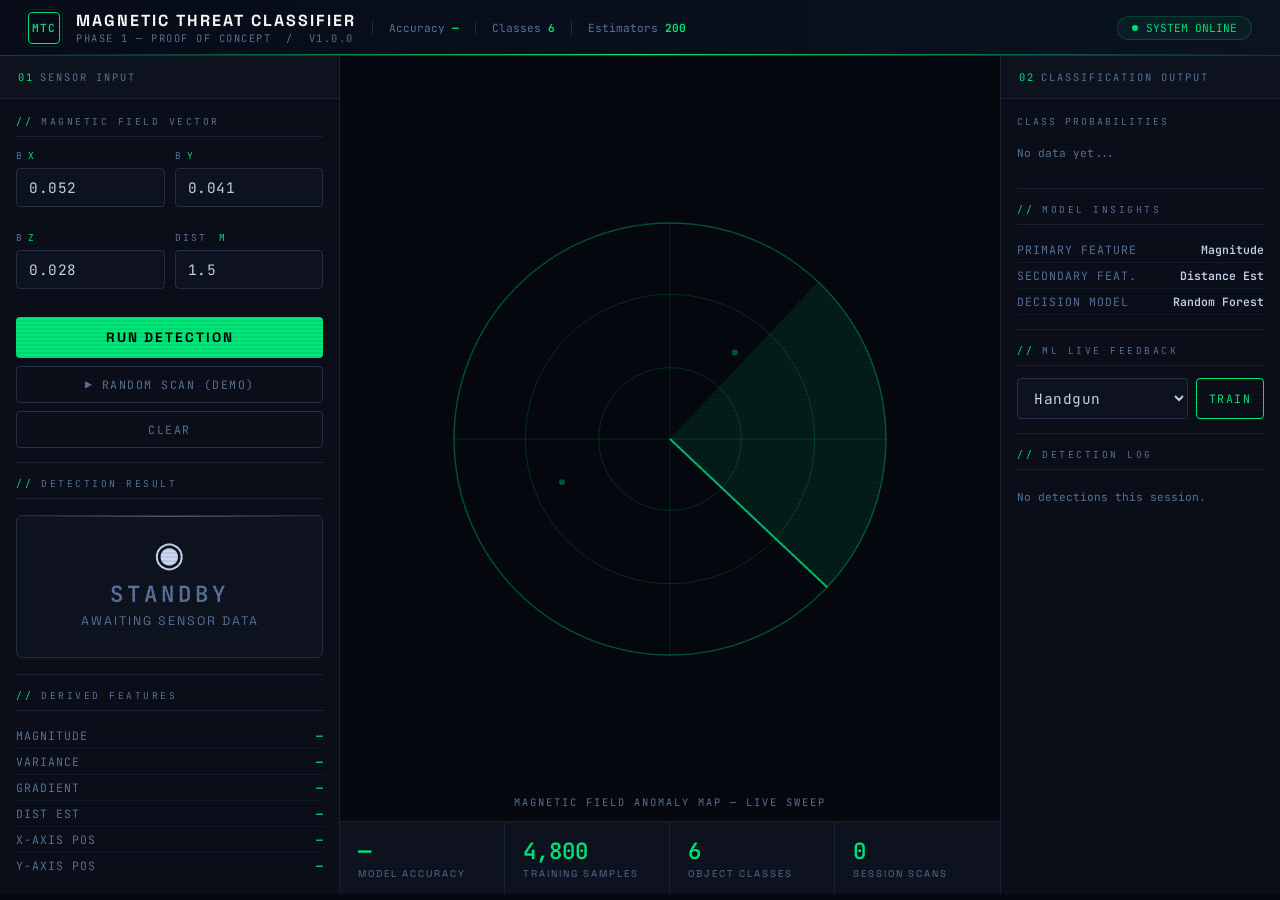
==== templates/index.html @ bec04ac7 "first commit" ====
<!DOCTYPE html>
<html lang="en">
<head>
<meta charset="UTF-8"/>
<meta name="viewport" content="width=device-width,initial-scale=1"/>
<title>MTC-1 | Magnetic Threat Classifier</title>
<link rel="stylesheet" href="/static/style.css"/>
</head>
<body>

<header>
  <div class="logo-mark">MTC</div>
  <div>
    <div class="logo-text">Magnetic Threat Classifier</div>
    <div class="logo-sub">Phase 1 &mdash; Proof of Concept &nbsp;/&nbsp; v1.0.0</div>
  </div>
  <div class="hdr-stat">Accuracy&nbsp;<strong id="hdr-acc">—</strong></div>
  <div class="hdr-stat">Classes&nbsp;<strong style="color:var(--green)">6</strong></div>
  <div class="hdr-stat">Estimators&nbsp;<strong style="color:var(--green)">200</strong></div>
  <div class="status-pill"><span class="live-dot"></span>SYSTEM ONLINE</div>
</header>

<div class="app">
  <div class="workspace">

    <!-- ── LEFT: INPUT ── -->
    <div class="panel">
      <div class="panel-head">
        <div class="panel-head-label"><span>01</span>Sensor Input</div>
      </div>
      <div class="panel-body">
        <div class="section-tag">Magnetic Field Vector</div>
        <div class="input-grid">
          <div class="field-group">
            <label class="field-label">B<em>x</em></label>
            <input id="inp-bx" class="field-input" type="number" step="0.001" value="0.052" placeholder="µT"/>
          </div>
          <div class="field-group">
            <label class="field-label">B<em>y</em></label>
            <input id="inp-by" class="field-input" type="number" step="0.001" value="0.041" placeholder="µT"/>
          </div>
          <div class="field-group">
            <label class="field-label">B<em>z</em></label>
            <input id="inp-bz" class="field-input" type="number" step="0.001" value="0.028" placeholder="µT"/>
          </div>
          <div class="field-group">
            <label class="field-label">Dist<em> m</em></label>
            <input id="inp-dist" class="field-input" type="number" step="0.1" value="1.5" placeholder="m"/>
          </div>
        </div>

        <button class="btn-primary" id="btn-detect" onclick="detect()">Run Detection</button>
        <button class="btn-secondary" onclick="randomScan()">&#9654; Random Scan (Demo)</button>
        <button class="btn-secondary" onclick="clearAll()">Clear</button>

        <hr class="divider"/>
        <div class="section-tag">Detection Result</div>

        <div class="threat-display" id="threat-box">
          <span class="threat-icon" id="t-icon">&#9673;</span>
          <div class="threat-level" id="t-level" style="color:var(--sub)">STANDBY</div>
          <div class="threat-class"  id="t-class">Awaiting sensor data</div>
          <div class="threat-conf"   id="t-conf"></div>
        </div>

        <hr class="divider"/>
        <div class="section-tag">Derived Features</div>
        <div id="readout-table">
          <div class="readout-row"><span class="readout-key">MAGNITUDE</span><span class="readout-val" id="r-mag">—</span></div>
          <div class="readout-row"><span class="readout-key">VARIANCE</span><span class="readout-val"  id="r-var">—</span></div>
          <div class="readout-row"><span class="readout-key">GRADIENT</span><span class="readout-val"  id="r-grd">—</span></div>
          <div class="readout-row"><span class="readout-key">DIST EST</span><span class="readout-val"  id="r-dst">—</span></div>
          <div class="readout-row"><span class="readout-key">X-AXIS POS</span><span class="readout-val"  id="r-posx">—</span></div>
          <div class="readout-row"><span class="readout-key">Y-AXIS POS</span><span class="readout-val"  id="r-posy">—</span></div>
        </div>
      </div>
    </div>

    <!-- ── CENTER: RADAR ── -->
    <div class="center-panel">
      <div class="radar-wrap">
        <canvas id="radar-canvas" width="480" height="480"></canvas>
        <div class="radar-label">Magnetic Field Anomaly Map &mdash; Live Sweep</div>
      </div>
      <div class="stats-bar">
        <div class="stat-cell"><div class="stat-val" id="s-acc">—</div><div class="stat-lbl">Model Accuracy</div></div>
        <div class="stat-cell"><div class="stat-val" id="s-samples">4,800</div><div class="stat-lbl">Training Samples</div></div>
        <div class="stat-cell"><div class="stat-val">6</div><div class="stat-lbl">Object Classes</div></div>
        <div class="stat-cell"><div class="stat-val" id="s-scans">0</div><div class="stat-lbl">Session Scans</div></div>
      </div>
    </div>

    <!-- ── RIGHT: CONFIDENCE + LOG ── -->
    <div class="panel">
      <div class="panel-head">
        <div class="panel-head-label"><span>02</span>Classification Output</div>
      </div>
      <div class="panel-body">
        <div class="prob-section">
          <div class="prob-section-title">Class Probabilities</div>
          <div id="prob-bars"><div class="log-empty">No data yet...</div></div>
        </div>

        <hr class="divider"/>
        <div class="section-tag">Model Insights</div>
        <div class="readout-row"><span class="readout-key">PRIMARY FEATURE</span><span class="readout-val" style="color:var(--text)">Magnitude</span></div>
        <div class="readout-row"><span class="readout-key">SECONDARY FEAT.</span><span class="readout-val" style="color:var(--text)">Distance Est</span></div>
        <div class="readout-row"><span class="readout-key">DECISION MODEL</span><span class="readout-val" style="color:var(--text)">Random Forest</span></div>

        <hr class="divider"/>
        <div class="section-tag">ML Live Feedback</div>
        <div class="field-group" style="display:flex;gap:8px;">
          <select id="inp-train-class" class="field-input" style="flex:1;">
            <option value="handgun">Handgun</option>
            <option value="rifle">Rifle</option>
            <option value="knife">Knife</option>
            <option value="ied_nail">IED Nail</option>
            <option value="tool">Tool</option>
            <option value="clear">Clear</option>
          </select>
          <button class="btn-secondary" style="margin:0;width:auto;padding:0 12px;color:var(--green);border-color:var(--green);" onclick="trainSample()">Train</button>
        </div>

        <hr class="divider"/>
        <div class="section-tag">Detection Log</div>
        <div id="log-list"><div class="log-empty">No detections this session.</div></div>
      </div>
    </div>

  </div>
</div>

<script>
// ── Config ────────────────────────────────────────────────────────────────────
const THREAT_COLORS = {
  CRITICAL:'#ff1a44', HIGH:'#ff3355', LOW:'#ff8c42', NONE:'#00e87a'
};
const CLASS_COLORS = {
  handgun:'#ff3355', knife:'#ff6633', rifle:'#ff1a44',
  ied_nail:'#ff0033', tool:'#ff8c42', clear:'#00e87a'
};
let scans = 0;
let sweepAngle = 0;
let animId = null;
let lastResult = null;

// ── Boot ──────────────────────────────────────────────────────────────────────
fetch('/api/stats').then(r=>r.json()).then(s=>{
  const a = s.accuracy+'%';
  document.getElementById('hdr-acc').textContent = a;
  document.getElementById('s-acc').textContent   = a;
  document.getElementById('s-samples').textContent = s.training_samples.toLocaleString();
});
window.addEventListener('load', () => { startRadarIdle(); });

// ── Detect ────────────────────────────────────────────────────────────────────
async function detect(){
  const body={
    Bx:      +document.getElementById('inp-bx').value||0,
    By:      +document.getElementById('inp-by').value||0,
    Bz:      +document.getElementById('inp-bz').value||0,
    distance:+document.getElementById('inp-dist').value||1
  };
  setScanning(true);
  const res  = await fetch('/api/detect',{method:'POST',headers:{'Content-Type':'application/json'},body:JSON.stringify(body)});
  const data = await res.json();
  setScanning(false);
  renderAll(data, body.Bx, body.By, body.Bz);
}

async function randomScan(){
  setScanning(true);
  const res  = await fetch('/api/random',{method:'POST'});
  const data = await res.json();
  setScanning(false);
  if(data.raw){
    document.getElementById('inp-bx').value   = data.raw.Bx;
    document.getElementById('inp-by').value   = data.raw.By;
    document.getElementById('inp-bz').value   = data.raw.Bz;
    document.getElementById('inp-dist').value = data.raw.distance;
    renderAll(data, data.raw.Bx, data.raw.By, data.raw.Bz);
  }
}

function renderAll(data, Bx, By, Bz){
  lastResult = data;
  renderThreat(data);
  renderReadouts(data);
  renderProbBars(data.all_probs);
  addLog(data);
  drawRadar(Bx, By, Bz, data.color);
  scans++;
  document.getElementById('s-scans').textContent = scans;
}

// ── Threat Box ────────────────────────────────────────────────────────────────
const ICONS = {CRITICAL:'&#9762;', HIGH:'&#9888;', LOW:'&#9888;', NONE:'&#10003;'};
function renderThreat(data){
  const box = document.getElementById('threat-box');
  box.style.borderColor = data.color;
  box.style.boxShadow   = `0 0 30px ${data.color}22, inset 0 0 30px ${data.color}06`;
  box.style.color       = data.color;
  document.getElementById('t-icon').innerHTML  = ICONS[data.threat]||'?';
  document.getElementById('t-level').textContent = data.threat;
  document.getElementById('t-level').style.color = data.color;
  document.getElementById('t-class').textContent = data.label.replace('_',' ').toUpperCase();
  document.getElementById('t-conf').innerHTML  = `Confidence: <strong>${data.confidence.toFixed(1)}%</strong>`;
}

// ── Feature Readouts ──────────────────────────────────────────────────────────
function renderReadouts(data){
  const f = data.features || {};
  const fmt = v => v !== undefined ? v.toExponential(3) : '—';
  document.getElementById('r-mag').textContent = fmt(f.magnitude) + ' µT';
  document.getElementById('r-var').textContent = fmt(f.variance);
  document.getElementById('r-grd').textContent = fmt(f.gradient);
  document.getElementById('r-dst').textContent = (f.distance_est||0).toFixed(2) + ' m';
  
  // Calculate spatial positioning from Bx, By
  const mag = f.magnitude || 1;
  const dist = f.distance_est || 1;
  const x = (f.Bx / mag) * dist;
  const y = (f.By / mag) * dist;
  document.getElementById('r-posx').textContent = (x > 0 ? '+' : '') + x.toFixed(2) + ' m';
  document.getElementById('r-posy').textContent = (y > 0 ? '+' : '') + y.toFixed(2) + ' m';
}

// ── Probability Bars ──────────────────────────────────────────────────────────
function renderProbBars(probs){
  const sorted = Object.entries(probs).sort((a,b)=>b[1]-a[1]);
  document.getElementById('prob-bars').innerHTML = sorted.map(([cls,pct])=>`
    <div class="prob-row">
      <span class="prob-name">${cls.replace('_',' ')}</span>
      <div class="prob-track"><div class="prob-fill" style="width:${pct}%;background:${CLASS_COLORS[cls]||'#888'}"></div></div>
      <span class="prob-pct">${pct.toFixed(1)}%</span>
    </div>`).join('');
}

// ── Log ───────────────────────────────────────────────────────────────────────
function addLog(data){
  const list = document.getElementById('log-list');
  const empty = list.querySelector('.log-empty');
  if(empty) empty.remove();
  const t = new Date().toLocaleTimeString('en',{hour12:false});
  const el = document.createElement('div');
  el.className = 'log-entry';
  el.innerHTML = `
    <div class="log-bullet" style="background:${data.color}"></div>
    <div class="log-body">
      <div class="log-class" style="color:${data.color}">${data.label.replace('_',' ')}</div>
      <div class="log-threat" style="color:${data.color}">${data.threat}</div>
    </div>
    <div style="text-align:right">
      <div class="log-conf">${data.confidence.toFixed(0)}%</div>
      <div class="log-time">${t}</div>
    </div>`;
  list.prepend(el);
}

// ── Scanning state ────────────────────────────────────────────────────────────
function setScanning(on){
  const btn = document.getElementById('btn-detect');
  btn.textContent = on ? 'Scanning...' : 'Run Detection';
  btn.disabled    = on;
  if(on){ document.getElementById('t-level').textContent='SCANNING'; }
}

function clearAll(){
  ['inp-bx','inp-by','inp-bz','inp-dist'].forEach(id=>document.getElementById(id).value='');
  document.getElementById('threat-box').style.cssText='';
  document.getElementById('t-icon').innerHTML='&#9673;';
  document.getElementById('t-level').textContent='STANDBY';
  document.getElementById('t-level').style.color='var(--sub)';
  document.getElementById('t-class').textContent='Awaiting sensor data';
  document.getElementById('t-conf').textContent='';
  ['r-mag','r-var','r-grd','r-dst','r-posx','r-posy'].forEach(id=>document.getElementById(id).textContent='—');
  document.getElementById('prob-bars').innerHTML='<div class="log-empty">No data yet...</div>';
  startRadarIdle();
}

// ── Live Training ─────────────────────────────────────────────────────────────
async function trainSample() {
  const btn = event.target;
  const originalText = btn.textContent;
  btn.textContent = '...';
  btn.disabled = true;

  const body = {
    Bx:      +document.getElementById('inp-bx').value||0,
    By:      +document.getElementById('inp-by').value||0,
    Bz:      +document.getElementById('inp-bz').value||0,
    distance:+document.getElementById('inp-dist').value||1,
    label:   document.getElementById('inp-train-class').value
  };

  try {
    const res = await fetch('/api/train', {
      method: 'POST', headers: {'Content-Type':'application/json'}, body: JSON.stringify(body)
    });
    const data = await res.json();
    if(data.success) {
      document.getElementById('s-samples').textContent = data.new_count.toLocaleString();
      btn.textContent = 'DONE';
      btn.style.background = 'var(--green)';
      btn.style.color = '#000';
    }
  } catch(e) {
    btn.textContent = 'ERR';
  }

  setTimeout(() => {
    btn.textContent = originalText;
    btn.disabled = false;
    btn.style.background = '';
    btn.style.color = '';
  }, 1500);
}

// ── Radar Canvas ──────────────────────────────────────────────────────────────
const canvas = document.getElementById('radar-canvas');
const ctx    = canvas.getContext('2d');
// Use actual rendered size so canvas is never blank on first paint
const CX = canvas.width/2, CY = canvas.height/2, R = CX - 24;

function startRadarIdle(){
  if(animId) cancelAnimationFrame(animId);
  // draw first frame immediately so canvas is never blank
  drawRadarIdle();
  (function loop(){
    sweepAngle = (sweepAngle + 0.014) % (Math.PI*2);
    drawRadarIdle();
    animId = requestAnimationFrame(loop);
  })();
}

function drawRadarIdle(){
  ctx.clearRect(0,0,canvas.width,canvas.height);
  // fill so it's never pure black void
  ctx.fillStyle='#060810'; ctx.beginPath(); ctx.arc(CX,CY,R+20,0,Math.PI*2); ctx.fill();
  drawRadarBase('#00994f');
  // faint target blips to show life
  [[CX+R*0.3, CY-R*0.4],[CX-R*0.5,CY+R*0.2]].forEach(([x,y])=>{
    ctx.beginPath(); ctx.arc(x,y,3,0,Math.PI*2);
    ctx.fillStyle='rgba(0,232,122,0.35)'; ctx.fill();
  });
  drawSweep('#00e87a');
}

function drawRadarBase(ringColor){
  ctx.fillStyle = '#060810';
  ctx.beginPath(); ctx.arc(CX,CY,R,0,Math.PI*2); ctx.fill();

  // rings
  [1,.67,.33].forEach(f=>{
    ctx.beginPath();
    ctx.arc(CX,CY,R*f,0,Math.PI*2);
    ctx.strokeStyle = ringColor+'44';
    ctx.lineWidth   = 1;
    ctx.stroke();
  });
  // crosshairs
  ctx.strokeStyle = ringColor+'33';
  ctx.lineWidth   = 1;
  ctx.beginPath(); ctx.moveTo(CX-R,CY); ctx.lineTo(CX+R,CY); ctx.stroke();
  ctx.beginPath(); ctx.moveTo(CX,CY-R); ctx.lineTo(CX,CY+R); ctx.stroke();

  // clip ring border
  ctx.beginPath(); ctx.arc(CX,CY,R,0,Math.PI*2); ctx.strokeStyle=ringColor+'66'; ctx.lineWidth=1.5; ctx.stroke();
}

function drawSweep(color){
  const grad = ctx.createConicalGradient
    ? null : null; // fallback: manual arc gradient
  ctx.save();
  ctx.translate(CX,CY);
  ctx.rotate(sweepAngle);
  const trail = ctx.createLinearGradient(-R,0,R,0);
  trail.addColorStop(0,'transparent');
  trail.addColorStop(1,color+'88');
  ctx.beginPath(); ctx.moveTo(0,0); ctx.arc(0,0,R,-Math.PI*0.5,0,false);
  ctx.fillStyle = color+'18'; ctx.fill();
  ctx.beginPath(); ctx.moveTo(0,0); ctx.lineTo(R,0);
  ctx.strokeStyle = color+'cc'; ctx.lineWidth=2; ctx.stroke();
  ctx.restore();
}

function drawRadar(Bx, By, Bz, hexColor){
  if(animId){ cancelAnimationFrame(animId); animId=null; }
  const mag = Math.sqrt(Bx*Bx+By*By+Bz*Bz);
  const nx  = Math.max(-1,Math.min(1,Bx/(mag||1)));
  const ny  = Math.max(-1,Math.min(1,By/(mag||1)));
  const px  = CX + nx*R*0.55;
  const py  = CY - ny*R*0.55;
  const col = hexColor || '#ff3355';

  ctx.clearRect(0,0,canvas.width,canvas.height);
  drawRadarBase(col);

  // anomaly halo
  const halo = ctx.createRadialGradient(px,py,0,px,py,R*0.45);
  halo.addColorStop(0,col+'55'); halo.addColorStop(1,'transparent');
  ctx.fillStyle=halo; ctx.fillRect(0,0,canvas.width,canvas.height);

  // anomaly dot
  ctx.beginPath(); ctx.arc(px,py,8,0,Math.PI*2);
  ctx.fillStyle=col; ctx.fill();
  ctx.beginPath(); ctx.arc(px,py,14,0,Math.PI*2);
  ctx.strokeStyle=col+'88'; ctx.lineWidth=1.5; ctx.stroke();
  ctx.beginPath(); ctx.arc(px,py,22,0,Math.PI*2);
  ctx.strokeStyle=col+'33'; ctx.lineWidth=1; ctx.stroke();

  // dashed lines to centre
  ctx.setLineDash([4,4]);
  ctx.strokeStyle=col+'55'; ctx.lineWidth=1;
  ctx.beginPath(); ctx.moveTo(CX,CY); ctx.lineTo(px,py); ctx.stroke();
  ctx.setLineDash([]);

  // magnitude label
  ctx.fillStyle=col+'bb'; ctx.font='600 11px JetBrains Mono,monospace';
  ctx.fillText(`B=${mag.toFixed(4)} µT`, 12, canvas.height-12);

  // sweep continues
  (function loop(){
    sweepAngle=(sweepAngle+0.012)%(Math.PI*2);
    ctx.clearRect(0,0,canvas.width,canvas.height);
    drawRadarBase(col);
    const h2=ctx.createRadialGradient(px,py,0,px,py,R*0.45);
    h2.addColorStop(0,col+'44'); h2.addColorStop(1,'transparent');
    ctx.fillStyle=h2; ctx.fillRect(0,0,canvas.width,canvas.height);
    ctx.beginPath();ctx.arc(px,py,8,0,Math.PI*2);ctx.fillStyle=col;ctx.fill();
    ctx.beginPath();ctx.arc(px,py,14,0,Math.PI*2);ctx.strokeStyle=col+'88';ctx.lineWidth=1.5;ctx.stroke();
    ctx.setLineDash([4,4]);ctx.strokeStyle=col+'44';ctx.lineWidth=1;
    ctx.beginPath();ctx.moveTo(CX,CY);ctx.lineTo(px,py);ctx.stroke();ctx.setLineDash([]);
    ctx.fillStyle=col+'99';ctx.font='600 11px JetBrains Mono,monospace';
    ctx.fillText(`B=${mag.toFixed(4)} µT`,12,canvas.height-12);
    drawSweep(col);
    animId=requestAnimationFrame(loop);
  })();
}
</script>
</body>
</html>
---- static/style.css ----
@import url('https://fonts.googleapis.com/css2?family=Space+Grotesk:wght@400;500;600;700&family=JetBrains+Mono:wght@400;600&display=swap');

:root {
  --bg:       #060810;
  --surface:  #0b0f1a;
  --panel:    #0e1320;
  --border:   #1a2235;
  --border2:  #243048;
  --green:    #00e87a;
  --green-d:  #00994f;
  --red:      #ff3355;
  --orange:   #ff8c42;
  --yellow:   #ffd166;
  --blue:     #4fc3f7;
  --text:     #c8d8f0;
  --sub:      #5a7399;
  --mono:     'JetBrains Mono', monospace;
  --display:  'Space Grotesk', sans-serif;
}

*, *::before, *::after { margin:0; padding:0; box-sizing:border-box; }

body {
  background: var(--bg);
  color: var(--text);
  font-family: var(--display);
  min-height: 100vh;
  overflow-x: hidden;
}

/* ── Scanline overlay ── */
body::before {
  content:'';
  position:fixed; inset:0; pointer-events:none; z-index:999;
  background: repeating-linear-gradient(0deg, transparent, transparent 2px, rgba(0,0,0,.07) 2px, rgba(0,0,0,.07) 4px);
}

/* ── Header ── */
header {
  background: linear-gradient(90deg, #070c18 0%, #0b1422 100%);
  border-bottom: 1px solid var(--border2);
  padding: 0 28px;
  height: 56px;
  display: flex;
  align-items: center;
  gap: 16px;
  position: relative;
  overflow: hidden;
}
header::after {
  content:'';
  position:absolute; bottom:0; left:0; right:0; height:1px;
  background: linear-gradient(90deg, transparent, var(--green), transparent);
  animation: scanH 4s linear infinite;
}
@keyframes scanH { 0%{opacity:0;transform:scaleX(0) translateX(-100%)} 50%{opacity:1} 100%{opacity:0;transform:scaleX(1) translateX(100%)} }

.logo-mark {
  width: 32px; height: 32px;
  border: 1.5px solid var(--green);
  border-radius: 4px;
  display: grid; place-items: center;
  font-family: var(--mono);
  font-size: .7rem; color: var(--green);
  font-weight: 600; letter-spacing: 1px;
  position: relative;
}
.logo-mark::before {
  content:'';
  position:absolute; inset:-4px;
  border: 1px solid rgba(0,232,122,.15);
  border-radius: 6px;
  animation: pulse-ring 2s ease-in-out infinite;
}
@keyframes pulse-ring { 0%,100%{opacity:.4;transform:scale(1)} 50%{opacity:1;transform:scale(1.05)} }

.logo-text { font-size: 1rem; font-weight: 700; letter-spacing: 2px; color: #fff; text-transform: uppercase; }
.logo-sub  { font-size: .65rem; font-family: var(--mono); color: var(--sub); letter-spacing: 1.5px; text-transform: uppercase; }

.status-pill {
  margin-left: auto;
  display: flex; align-items: center; gap: 8px;
  background: rgba(0,232,122,.06);
  border: 1px solid rgba(0,232,122,.2);
  border-radius: 20px;
  padding: 4px 14px;
  font-family: var(--mono); font-size: .7rem; color: var(--green);
}
.live-dot { width:6px;height:6px;border-radius:50%;background:var(--green);animation:blink 1.2s infinite; }
@keyframes blink { 0%,100%{opacity:1} 50%{opacity:.2} }

.hdr-stat { font-family:var(--mono); font-size:.7rem; color:var(--sub); border-left:1px solid var(--border2); padding-left:16px; }
.hdr-stat strong { color:var(--green); }

/* ── Layout ── */
.app { display:grid; grid-template-rows:auto 1fr; height:calc(100vh - 56px); }
.workspace { display:grid; grid-template-columns:340px 1fr 280px; gap:0; height:100%; overflow:hidden; }

/* ── Panels ── */
.panel {
  border-right: 1px solid var(--border);
  background: var(--surface);
  display: flex; flex-direction: column;
  overflow: hidden;
}
.panel:last-child { border-right:none; border-left:1px solid var(--border); }
.panel-head {
  padding: 14px 18px;
  border-bottom: 1px solid var(--border);
  display: flex; align-items: center; gap: 10px;
  background: var(--panel);
  flex-shrink: 0;
}
.panel-head-label {
  font-family: var(--mono); font-size:.65rem; letter-spacing:2px;
  text-transform:uppercase; color:var(--sub);
}
.panel-head-label span { color:var(--green); margin-right:6px; }
.panel-body { flex:1; overflow-y:auto; padding:16px; }
.panel-body::-webkit-scrollbar { width:3px; }
.panel-body::-webkit-scrollbar-thumb { background:var(--border2); border-radius:2px; }

/* ── Input Fields ── */
.field-group { margin-bottom: 14px; }
.field-label {
  font-family: var(--mono); font-size:.6rem; letter-spacing:2px;
  text-transform:uppercase; color:var(--sub); margin-bottom:6px; display:block;
}
.field-label em { color:var(--green); font-style:normal; margin-left:4px; }
.field-input {
  width:100%; background: var(--panel);
  border: 1px solid var(--border2);
  border-radius: 4px; padding: 9px 12px;
  color: var(--text); font-family:var(--mono); font-size:.9rem;
  outline:none; transition: border-color .2s, box-shadow .2s;
  letter-spacing:.5px;
}
.field-input:focus { border-color:var(--green); box-shadow:0 0 0 3px rgba(0,232,122,.08); }
.input-grid { display:grid; grid-template-columns:1fr 1fr; gap:10px; }

/* ── Buttons ── */
.btn-primary {
  width:100%; padding:12px; background:var(--green); color:#000;
  font-family:var(--display); font-weight:700; font-size:.85rem;
  letter-spacing:2px; text-transform:uppercase;
  border:none; border-radius:4px; cursor:pointer;
  transition: all .2s; margin-top:14px;
  position:relative; overflow:hidden;
}
.btn-primary::after {
  content:'';
  position:absolute; top:-50%; left:-60%; width:40%; height:200%;
  background: rgba(255,255,255,.15);
  transform: skewX(-20deg);
  transition: left .4s;
}
.btn-primary:hover::after { left:120%; }
.btn-primary:hover { background:#00cc6e; box-shadow:0 0 20px rgba(0,232,122,.3); }
.btn-primary:active { transform:scale(.98); }

.btn-secondary {
  width:100%; padding:10px; background:transparent;
  color:var(--sub); font-family:var(--mono); font-size:.72rem;
  letter-spacing:1.5px; text-transform:uppercase;
  border:1px solid var(--border2); border-radius:4px; cursor:pointer;
  transition: all .2s; margin-top:8px;
}
.btn-secondary:hover { border-color:var(--sub); color:var(--text); background:rgba(255,255,255,.03); }

/* ── Threat Display ── */
.threat-display {
  margin:16px 0;
  border: 1px solid var(--border2);
  border-radius:6px;
  background: var(--panel);
  padding:20px 16px;
  text-align:center;
  transition: border-color .4s, box-shadow .4s;
  position:relative; overflow:hidden;
}
.threat-display::before {
  content:'';
  position:absolute; top:0; left:0; right:0; height:1px;
  background: linear-gradient(90deg, transparent, currentColor, transparent);
  opacity:.4;
}
.threat-icon    { font-size:2.2rem; display:block; margin-bottom:8px; line-height:1; }
.threat-level   { font-family:var(--mono); font-size:1.4rem; font-weight:600; letter-spacing:4px; }
.threat-class   { font-size:.78rem; letter-spacing:2px; text-transform:uppercase; color:var(--sub); margin-top:4px; }
.threat-conf    { font-family:var(--mono); font-size:.75rem; color:var(--sub); margin-top:8px; }
.threat-conf strong { color:var(--text); }

/* ── Divider ── */
.divider { border:none; border-top:1px solid var(--border); margin:14px 0; }

/* ── Feature readout ── */
.readout-row {
  display:flex; justify-content:space-between; align-items:center;
  padding:5px 0; border-bottom:1px solid rgba(26,34,53,.6);
  font-family:var(--mono); font-size:.72rem;
}
.readout-row:last-child { border:none; }
.readout-key { color:var(--sub); letter-spacing:1px; }
.readout-val { color:var(--green); font-weight:600; }

/* ── Center: Radar ── */
.center-panel { background:var(--bg); display:flex; flex-direction:column; overflow:hidden; }
.radar-wrap {
  flex:1; display:flex; align-items:center; justify-content:center;
  padding:24px; position:relative;
}
#radar-canvas { border-radius:50%; display:block; }

.radar-label {
  position:absolute; bottom:12px; left:50%; transform:translateX(-50%);
  font-family:var(--mono); font-size:.65rem; letter-spacing:2px;
  color:var(--sub); text-transform:uppercase;
}

/* ── Bottom stats bar ── */
.stats-bar {
  display:grid; grid-template-columns:repeat(4,1fr);
  border-top:1px solid var(--border);
  background:var(--panel);
}
.stat-cell {
  padding:14px 18px;
  border-right:1px solid var(--border);
  display:flex; flex-direction:column; gap:2px;
}
.stat-cell:last-child { border-right:none; }
.stat-val { font-family:var(--mono); font-size:1.4rem; font-weight:600; color:var(--green); }
.stat-lbl { font-size:.6rem; letter-spacing:2px; text-transform:uppercase; color:var(--sub); }

/* ── Right: confidence + log ── */
.prob-section { margin-bottom:20px; }
.prob-section-title { font-family:var(--mono); font-size:.6rem; letter-spacing:2px; text-transform:uppercase; color:var(--sub); margin-bottom:10px; }

.prob-row { display:flex; align-items:center; gap:8px; margin-bottom:8px; }
.prob-name { font-family:var(--mono); font-size:.68rem; color:var(--sub); width:72px; flex-shrink:0; text-transform:capitalize; }
.prob-track { flex:1; height:3px; background:var(--border2); border-radius:2px; overflow:hidden; }
.prob-fill  { height:100%; border-radius:2px; transition:width .6s cubic-bezier(.4,0,.2,1); }
.prob-pct   { font-family:var(--mono); font-size:.68rem; color:var(--text); width:36px; text-align:right; }

/* ── Log ── */
.log-empty { font-family:var(--mono); font-size:.7rem; color:var(--sub); padding:8px 0; }
.log-entry {
  display:flex; align-items:flex-start; gap:8px;
  padding:8px 0; border-bottom:1px solid var(--border);
  font-family:var(--mono); font-size:.68rem;
}
.log-entry:last-child { border:none; }
.log-bullet { width:5px; height:5px; border-radius:50%; margin-top:4px; flex-shrink:0; }
.log-body { flex:1; }
.log-class { color:var(--text); font-weight:600; text-transform:uppercase; letter-spacing:1px; }
.log-threat { font-size:.62rem; }
.log-time { color:var(--sub); font-size:.62rem; }
.log-conf { color:var(--sub); }

/* ── Section head ── */
.section-tag {
  font-family:var(--mono); font-size:.6rem; letter-spacing:2.5px;
  text-transform:uppercase; color:var(--sub); margin-bottom:12px;
  padding-bottom:8px; border-bottom:1px solid var(--border);
  display:flex; align-items:center; gap:8px;
}
.section-tag::before { content:'//'; color:var(--green); }
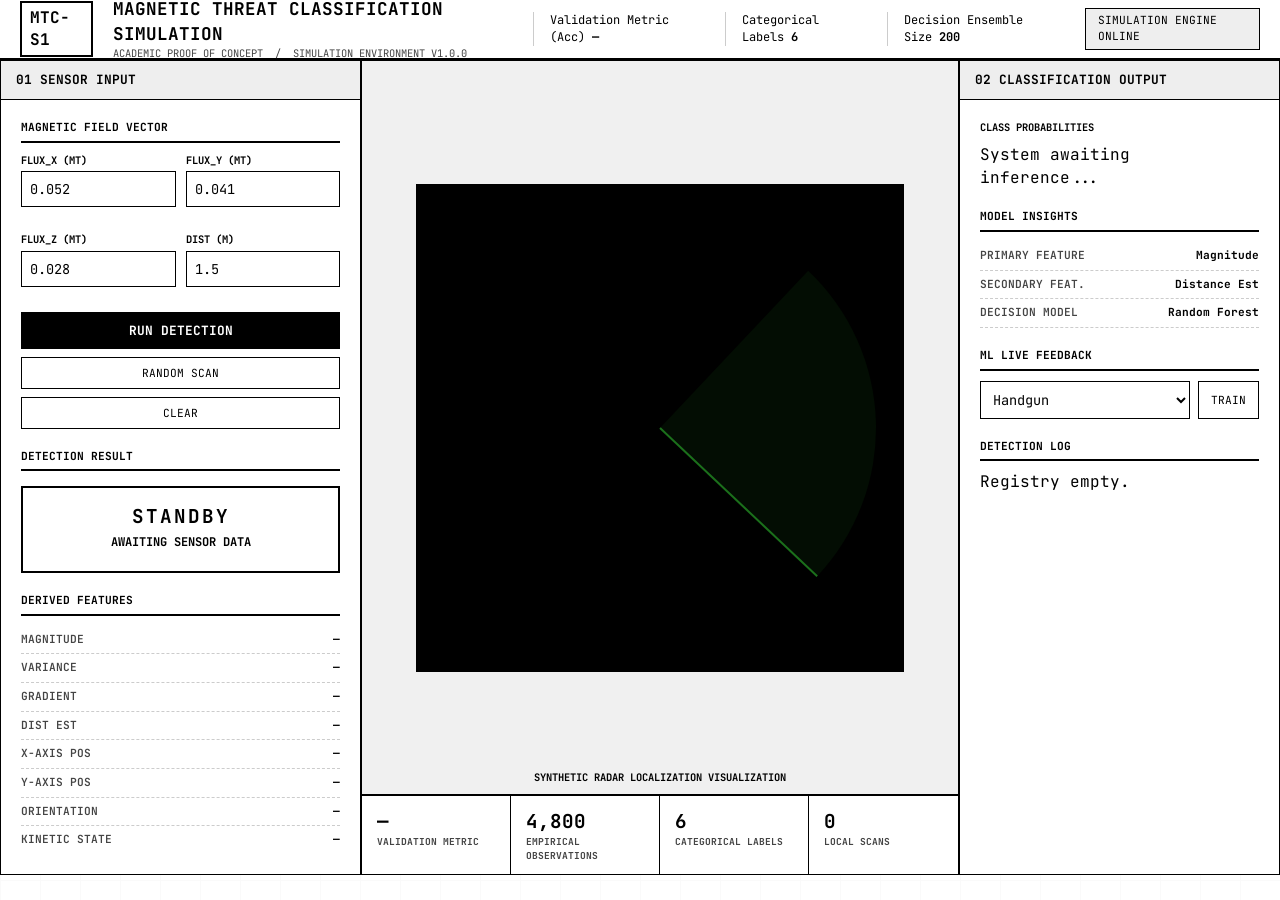
==== commit cb299d6b: "feat: implement motion detection utilities, magnetic sensor data, and boilerplate application struct" ====
--- a/templates/index.html
+++ b/templates/index.html
@@ -9,15 +9,15 @@
 <body>
 
 <header>
-  <div class="logo-mark">MTC</div>
+  <div class="logo-mark">MTC-S1</div>
   <div>
-    <div class="logo-text">Magnetic Threat Classifier</div>
-    <div class="logo-sub">Phase 1 &mdash; Proof of Concept &nbsp;/&nbsp; v1.0.0</div>
+    <div class="logo-text">Magnetic Threat Classification Simulation</div>
+    <div class="logo-sub">Academic Proof of Concept &nbsp;/&nbsp; Simulation Environment v1.0.0</div>
   </div>
-  <div class="hdr-stat">Accuracy&nbsp;<strong id="hdr-acc">—</strong></div>
-  <div class="hdr-stat">Classes&nbsp;<strong style="color:var(--green)">6</strong></div>
-  <div class="hdr-stat">Estimators&nbsp;<strong style="color:var(--green)">200</strong></div>
-  <div class="status-pill"><span class="live-dot"></span>SYSTEM ONLINE</div>
+  <div class="hdr-stat">Validation Metric (Acc)&nbsp;<strong id="hdr-acc">—</strong></div>
+  <div class="hdr-stat">Categorical Labels&nbsp;<strong>6</strong></div>
+  <div class="hdr-stat">Decision Ensemble Size&nbsp;<strong>200</strong></div>
+  <div class="status-pill">SIMULATION ENGINE ONLINE</div>
 </header>
 
 <div class="app">
@@ -25,45 +25,40 @@
 
     <!-- ── LEFT: INPUT ── -->
     <div class="panel">
-      <div class="panel-head">
-        <div class="panel-head-label"><span>01</span>Sensor Input</div>
-      </div>
+      <div class="panel-head">01 Sensor Input</div>
       <div class="panel-body">
         <div class="section-tag">Magnetic Field Vector</div>
         <div class="input-grid">
           <div class="field-group">
-            <label class="field-label">B<em>x</em></label>
-            <input id="inp-bx" class="field-input" type="number" step="0.001" value="0.052" placeholder="µT"/>
+            <label class="field-label">FLUX_X (µT)</label>
+            <input id="inp-bx" class="field-input" type="number" step="0.001" value="0.052"/>
           </div>
           <div class="field-group">
-            <label class="field-label">B<em>y</em></label>
-            <input id="inp-by" class="field-input" type="number" step="0.001" value="0.041" placeholder="µT"/>
+            <label class="field-label">FLUX_Y (µT)</label>
+            <input id="inp-by" class="field-input" type="number" step="0.001" value="0.041"/>
           </div>
           <div class="field-group">
-            <label class="field-label">B<em>z</em></label>
-            <input id="inp-bz" class="field-input" type="number" step="0.001" value="0.028" placeholder="µT"/>
+            <label class="field-label">FLUX_Z (µT)</label>
+            <input id="inp-bz" class="field-input" type="number" step="0.001" value="0.028"/>
           </div>
           <div class="field-group">
-            <label class="field-label">Dist<em> m</em></label>
-            <input id="inp-dist" class="field-input" type="number" step="0.1" value="1.5" placeholder="m"/>
+            <label class="field-label">Dist (m)</label>
+            <input id="inp-dist" class="field-input" type="number" step="0.1" value="1.5"/>
           </div>
         </div>
 
         <button class="btn-primary" id="btn-detect" onclick="detect()">Run Detection</button>
-        <button class="btn-secondary" onclick="randomScan()">&#9654; Random Scan (Demo)</button>
+        <button class="btn-secondary" onclick="randomScan()">Random Scan</button>
         <button class="btn-secondary" onclick="clearAll()">Clear</button>
 
-        <hr class="divider"/>
         <div class="section-tag">Detection Result</div>
 
         <div class="threat-display" id="threat-box">
-          <span class="threat-icon" id="t-icon">&#9673;</span>
-          <div class="threat-level" id="t-level" style="color:var(--sub)">STANDBY</div>
+          <div class="threat-level" id="t-level">STANDBY</div>
           <div class="threat-class"  id="t-class">Awaiting sensor data</div>
           <div class="threat-conf"   id="t-conf"></div>
         </div>
 
-        <hr class="divider"/>
         <div class="section-tag">Derived Features</div>
         <div id="readout-table">
           <div class="readout-row"><span class="readout-key">MAGNITUDE</span><span class="readout-val" id="r-mag">—</span></div>
@@ -72,6 +67,8 @@
           <div class="readout-row"><span class="readout-key">DIST EST</span><span class="readout-val"  id="r-dst">—</span></div>
           <div class="readout-row"><span class="readout-key">X-AXIS POS</span><span class="readout-val"  id="r-posx">—</span></div>
           <div class="readout-row"><span class="readout-key">Y-AXIS POS</span><span class="readout-val"  id="r-posy">—</span></div>
+          <div class="readout-row"><span class="readout-key">ORIENTATION</span><span class="readout-val" id="r-ang">—</span></div>
+          <div class="readout-row"><span class="readout-key">KINETIC STATE</span><span class="readout-val" id="r-kin">—</span></div>
         </div>
       </div>
     </div>
@@ -80,34 +77,30 @@
     <div class="center-panel">
       <div class="radar-wrap">
         <canvas id="radar-canvas" width="480" height="480"></canvas>
-        <div class="radar-label">Magnetic Field Anomaly Map &mdash; Live Sweep</div>
+        <div class="radar-label">SYNTHETIC RADAR LOCALIZATION VISUALIZATION</div>
       </div>
       <div class="stats-bar">
-        <div class="stat-cell"><div class="stat-val" id="s-acc">—</div><div class="stat-lbl">Model Accuracy</div></div>
-        <div class="stat-cell"><div class="stat-val" id="s-samples">4,800</div><div class="stat-lbl">Training Samples</div></div>
-        <div class="stat-cell"><div class="stat-val">6</div><div class="stat-lbl">Object Classes</div></div>
-        <div class="stat-cell"><div class="stat-val" id="s-scans">0</div><div class="stat-lbl">Session Scans</div></div>
+        <div class="stat-cell"><div class="stat-val" id="s-acc">—</div><div class="stat-lbl">Validation Metric</div></div>
+        <div class="stat-cell"><div class="stat-val" id="s-samples">4,800</div><div class="stat-lbl">Empirical Observations</div></div>
+        <div class="stat-cell"><div class="stat-val">6</div><div class="stat-lbl">Categorical Labels</div></div>
+        <div class="stat-cell"><div class="stat-val" id="s-scans">0</div><div class="stat-lbl">Local Scans</div></div>
       </div>
     </div>
 
     <!-- ── RIGHT: CONFIDENCE + LOG ── -->
     <div class="panel">
-      <div class="panel-head">
-        <div class="panel-head-label"><span>02</span>Classification Output</div>
-      </div>
+      <div class="panel-head">02 Classification Output</div>
       <div class="panel-body">
         <div class="prob-section">
           <div class="prob-section-title">Class Probabilities</div>
-          <div id="prob-bars"><div class="log-empty">No data yet...</div></div>
+          <div id="prob-bars"><div class="log-empty">System awaiting inference...</div></div>
         </div>
 
-        <hr class="divider"/>
         <div class="section-tag">Model Insights</div>
-        <div class="readout-row"><span class="readout-key">PRIMARY FEATURE</span><span class="readout-val" style="color:var(--text)">Magnitude</span></div>
-        <div class="readout-row"><span class="readout-key">SECONDARY FEAT.</span><span class="readout-val" style="color:var(--text)">Distance Est</span></div>
-        <div class="readout-row"><span class="readout-key">DECISION MODEL</span><span class="readout-val" style="color:var(--text)">Random Forest</span></div>
-
-        <hr class="divider"/>
+        <div class="readout-row"><span class="readout-key">PRIMARY FEATURE</span><span class="readout-val">Magnitude</span></div>
+        <div class="readout-row"><span class="readout-key">SECONDARY FEAT.</span><span class="readout-val">Distance Est</span></div>
+        <div class="readout-row"><span class="readout-key">DECISION MODEL</span><span class="readout-val">Random Forest</span></div>
+
         <div class="section-tag">ML Live Feedback</div>
         <div class="field-group" style="display:flex;gap:8px;">
           <select id="inp-train-class" class="field-input" style="flex:1;">
@@ -118,12 +111,11 @@
             <option value="tool">Tool</option>
             <option value="clear">Clear</option>
           </select>
-          <button class="btn-secondary" style="margin:0;width:auto;padding:0 12px;color:var(--green);border-color:var(--green);" onclick="trainSample()">Train</button>
+          <button class="btn-secondary" style="margin:0;width:auto;padding:0 12px;" onclick="trainSample()">Train</button>
         </div>
 
-        <hr class="divider"/>
         <div class="section-tag">Detection Log</div>
-        <div id="log-list"><div class="log-empty">No detections this session.</div></div>
+        <div id="log-list"><div class="log-empty">Registry empty.</div></div>
       </div>
     </div>
 
@@ -133,11 +125,11 @@
 <script>
 // ── Config ────────────────────────────────────────────────────────────────────
 const THREAT_COLORS = {
-  CRITICAL:'#ff1a44', HIGH:'#ff3355', LOW:'#ff8c42', NONE:'#00e87a'
+  CRITICAL:'#cc0000', HIGH:'#cc0000', LOW:'#228b22', NONE:'#228b22'
 };
 const CLASS_COLORS = {
-  handgun:'#ff3355', knife:'#ff6633', rifle:'#ff1a44',
-  ied_nail:'#ff0033', tool:'#ff8c42', clear:'#00e87a'
+  handgun:'#000', knife:'#000', rifle:'#000',
+  ied_nail:'#000', tool:'#000', clear:'#000'
 };
 let scans = 0;
 let sweepAngle = 0;
@@ -165,7 +157,7 @@
   const res  = await fetch('/api/detect',{method:'POST',headers:{'Content-Type':'application/json'},body:JSON.stringify(body)});
   const data = await res.json();
   setScanning(false);
-  renderAll(data, body.Bx, body.By, body.Bz);
+  renderAll(data, body.Bx, body.By, body.Bz, 0);
 }
 
 async function randomScan(){
@@ -178,14 +170,14 @@
     document.getElementById('inp-by').value   = data.raw.By;
     document.getElementById('inp-bz').value   = data.raw.Bz;
     document.getElementById('inp-dist').value = data.raw.distance;
-    renderAll(data, data.raw.Bx, data.raw.By, data.raw.Bz);
+    renderAll(data, data.raw.Bx, data.raw.By, data.raw.Bz, data.raw.angle);
   }
 }
 
-function renderAll(data, Bx, By, Bz){
+function renderAll(data, Bx, By, Bz, angle){
   lastResult = data;
   renderThreat(data);
-  renderReadouts(data);
+  renderReadouts(data, angle);
   renderProbBars(data.all_probs);
   addLog(data);
   drawRadar(Bx, By, Bz, data.color);
@@ -194,13 +186,10 @@
 }
 
 // ── Threat Box ────────────────────────────────────────────────────────────────
-const ICONS = {CRITICAL:'&#9762;', HIGH:'&#9888;', LOW:'&#9888;', NONE:'&#10003;'};
 function renderThreat(data){
   const box = document.getElementById('threat-box');
   box.style.borderColor = data.color;
-  box.style.boxShadow   = `0 0 30px ${data.color}22, inset 0 0 30px ${data.color}06`;
   box.style.color       = data.color;
-  document.getElementById('t-icon').innerHTML  = ICONS[data.threat]||'?';
   document.getElementById('t-level').textContent = data.threat;
   document.getElementById('t-level').style.color = data.color;
   document.getElementById('t-class').textContent = data.label.replace('_',' ').toUpperCase();
@@ -208,7 +197,7 @@
 }
 
 // ── Feature Readouts ──────────────────────────────────────────────────────────
-function renderReadouts(data){
+function renderReadouts(data, angle){
   const f = data.features || {};
   const fmt = v => v !== undefined ? v.toExponential(3) : '—';
   document.getElementById('r-mag').textContent = fmt(f.magnitude) + ' µT';
@@ -223,6 +212,19 @@
   const y = (f.By / mag) * dist;
   document.getElementById('r-posx').textContent = (x > 0 ? '+' : '') + x.toFixed(2) + ' m';
   document.getElementById('r-posy').textContent = (y > 0 ? '+' : '') + y.toFixed(2) + ' m';
+  
+  document.getElementById('r-ang').textContent = (angle||0).toFixed(1) + '°';
+  
+  const kinEl = document.getElementById('r-kin');
+  if(data.is_dynamic) {
+    kinEl.textContent = 'DYNAMIC';
+    kinEl.style.color = '#cc0000'; // Alert color
+    kinEl.style.fontWeight = 'bold';
+  } else {
+    kinEl.textContent = 'STATIC';
+    kinEl.style.color = '';
+    kinEl.style.fontWeight = '';
+  }
 }
 
 // ── Probability Bars ──────────────────────────────────────────────────────────
@@ -245,15 +247,9 @@
   const el = document.createElement('div');
   el.className = 'log-entry';
   el.innerHTML = `
-    <div class="log-bullet" style="background:${data.color}"></div>
-    <div class="log-body">
-      <div class="log-class" style="color:${data.color}">${data.label.replace('_',' ')}</div>
-      <div class="log-threat" style="color:${data.color}">${data.threat}</div>
-    </div>
-    <div style="text-align:right">
-      <div class="log-conf">${data.confidence.toFixed(0)}%</div>
-      <div class="log-time">${t}</div>
-    </div>`;
+    <div class="log-class" style="color:${data.color}">${data.label.replace('_',' ')}</div>
+    <div class="log-threat">LEVEL: ${data.threat} | CONF: ${data.confidence.toFixed(0)}%</div>
+    <div class="log-time">TIMESTAMP: ${t}</div>`;
   list.prepend(el);
 }
 
@@ -273,7 +269,7 @@
   document.getElementById('t-level').style.color='var(--sub)';
   document.getElementById('t-class').textContent='Awaiting sensor data';
   document.getElementById('t-conf').textContent='';
-  ['r-mag','r-var','r-grd','r-dst','r-posx','r-posy'].forEach(id=>document.getElementById(id).textContent='—');
+  ['r-mag','r-var','r-grd','r-dst','r-posx','r-posy','r-ang','r-kin'].forEach(id=>document.getElementById(id).textContent='—');
   document.getElementById('prob-bars').innerHTML='<div class="log-empty">No data yet...</div>';
   startRadarIdle();
 }
@@ -335,19 +331,13 @@
 
 function drawRadarIdle(){
   ctx.clearRect(0,0,canvas.width,canvas.height);
-  // fill so it's never pure black void
-  ctx.fillStyle='#060810'; ctx.beginPath(); ctx.arc(CX,CY,R+20,0,Math.PI*2); ctx.fill();
-  drawRadarBase('#00994f');
-  // faint target blips to show life
-  [[CX+R*0.3, CY-R*0.4],[CX-R*0.5,CY+R*0.2]].forEach(([x,y])=>{
-    ctx.beginPath(); ctx.arc(x,y,3,0,Math.PI*2);
-    ctx.fillStyle='rgba(0,232,122,0.35)'; ctx.fill();
-  });
-  drawSweep('#00e87a');
+  ctx.fillStyle='#000'; ctx.beginPath(); ctx.arc(CX,CY,R+20,0,Math.PI*2); ctx.fill();
+  drawRadarBase('#fff');
+  drawSweep('#228b22');
 }
 
 function drawRadarBase(ringColor){
-  ctx.fillStyle = '#060810';
+  ctx.fillStyle = '#000';
   ctx.beginPath(); ctx.arc(CX,CY,R,0,Math.PI*2); ctx.fill();
 
   // rings
--- a/static/style.css
+++ b/static/style.css
@@ -1,21 +1,16 @@
-@import url('https://fonts.googleapis.com/css2?family=Space+Grotesk:wght@400;500;600;700&family=JetBrains+Mono:wght@400;600&display=swap');
+@import url('https://fonts.googleapis.com/css2?family=JetBrains+Mono:wght@400;500;600;700&display=swap');
 
 :root {
-  --bg:       #060810;
-  --surface:  #0b0f1a;
-  --panel:    #0e1320;
-  --border:   #1a2235;
-  --border2:  #243048;
-  --green:    #00e87a;
-  --green-d:  #00994f;
-  --red:      #ff3355;
-  --orange:   #ff8c42;
-  --yellow:   #ffd166;
-  --blue:     #4fc3f7;
-  --text:     #c8d8f0;
-  --sub:      #5a7399;
+  --bg:       #ffffff;
+  --surface:  #ffffff;
+  --panel:    #f8f9fa;
+  --border:   #000000;
+  --border-dim: #cccccc;
+  --green:    #228b22; /* Forest Green for academic look */
+  --red:      #cc0000; /* Dark Red */
+  --text:     #000000;
+  --sub:      #444444;
   --mono:     'JetBrains Mono', monospace;
-  --display:  'Space Grotesk', sans-serif;
 }
 
 *, *::before, *::after { margin:0; padding:0; box-sizing:border-box; }
@@ -23,245 +18,186 @@
 body {
   background: var(--bg);
   color: var(--text);
-  font-family: var(--display);
+  font-family: var(--mono);
   min-height: 100vh;
   overflow-x: hidden;
-}
-
-/* ── Scanline overlay ── */
+  line-height: 1.4;
+}
+
+/* ── Technical Grid Overlay (Subtle) ── */
 body::before {
   content:'';
-  position:fixed; inset:0; pointer-events:none; z-index:999;
-  background: repeating-linear-gradient(0deg, transparent, transparent 2px, rgba(0,0,0,.07) 2px, rgba(0,0,0,.07) 4px);
+  position:fixed; inset:0; pointer-events:none; z-index:-1;
+  background-image: 
+    linear-gradient(var(--border-dim) 1px, transparent 1px),
+    linear-gradient(90deg, var(--border-dim) 1px, transparent 1px);
+  background-size: 40px 40px;
+  opacity: 0.1;
 }
 
 /* ── Header ── */
 header {
-  background: linear-gradient(90deg, #070c18 0%, #0b1422 100%);
-  border-bottom: 1px solid var(--border2);
-  padding: 0 28px;
-  height: 56px;
+  background: var(--bg);
+  border-bottom: 2px solid var(--border);
+  padding: 0 20px;
+  height: 60px;
   display: flex;
   align-items: center;
-  gap: 16px;
-  position: relative;
-  overflow: hidden;
-}
-header::after {
-  content:'';
-  position:absolute; bottom:0; left:0; right:0; height:1px;
-  background: linear-gradient(90deg, transparent, var(--green), transparent);
-  animation: scanH 4s linear infinite;
-}
-@keyframes scanH { 0%{opacity:0;transform:scaleX(0) translateX(-100%)} 50%{opacity:1} 100%{opacity:0;transform:scaleX(1) translateX(100%)} }
+  gap: 20px;
+}
 
 .logo-mark {
-  width: 32px; height: 32px;
-  border: 1.5px solid var(--green);
-  border-radius: 4px;
-  display: grid; place-items: center;
-  font-family: var(--mono);
-  font-size: .7rem; color: var(--green);
-  font-weight: 600; letter-spacing: 1px;
-  position: relative;
-}
-.logo-mark::before {
-  content:'';
-  position:absolute; inset:-4px;
-  border: 1px solid rgba(0,232,122,.15);
-  border-radius: 6px;
-  animation: pulse-ring 2s ease-in-out infinite;
-}
-@keyframes pulse-ring { 0%,100%{opacity:.4;transform:scale(1)} 50%{opacity:1;transform:scale(1.05)} }
-
-.logo-text { font-size: 1rem; font-weight: 700; letter-spacing: 2px; color: #fff; text-transform: uppercase; }
-.logo-sub  { font-size: .65rem; font-family: var(--mono); color: var(--sub); letter-spacing: 1.5px; text-transform: uppercase; }
+  padding: 4px 8px;
+  border: 2px solid var(--border);
+  font-size: 1rem;
+  font-weight: 700;
+}
+
+.logo-text { font-size: 1.1rem; font-weight: 700; text-transform: uppercase; }
+.logo-sub  { font-size: .65rem; color: var(--sub); text-transform: uppercase; }
 
 .status-pill {
   margin-left: auto;
   display: flex; align-items: center; gap: 8px;
-  background: rgba(0,232,122,.06);
-  border: 1px solid rgba(0,232,122,.2);
-  border-radius: 20px;
-  padding: 4px 14px;
-  font-family: var(--mono); font-size: .7rem; color: var(--green);
-}
-.live-dot { width:6px;height:6px;border-radius:50%;background:var(--green);animation:blink 1.2s infinite; }
-@keyframes blink { 0%,100%{opacity:1} 50%{opacity:.2} }
-
-.hdr-stat { font-family:var(--mono); font-size:.7rem; color:var(--sub); border-left:1px solid var(--border2); padding-left:16px; }
-.hdr-stat strong { color:var(--green); }
+  border: 1px solid var(--border);
+  padding: 4px 12px;
+  font-size: .7rem;
+  background: #eee;
+}
+.live-dot { width:8px;height:8px;background:var(--text); }
+
+.hdr-stat { font-size:.75rem; border-left:1px solid var(--border-dim); padding-left:16px; }
+.hdr-stat strong { font-weight: 700; }
 
 /* ── Layout ── */
-.app { display:grid; grid-template-rows:auto 1fr; height:calc(100vh - 56px); }
-.workspace { display:grid; grid-template-columns:340px 1fr 280px; gap:0; height:100%; overflow:hidden; }
+.app { display:grid; grid-template-rows:auto 1fr; height:calc(100vh - 60px); }
+.workspace { display:grid; grid-template-columns:360px 1fr 320px; height:100%; overflow:hidden; border: 1px solid var(--border); }
 
 /* ── Panels ── */
 .panel {
   border-right: 1px solid var(--border);
-  background: var(--surface);
+  background: var(--bg);
   display: flex; flex-direction: column;
   overflow: hidden;
 }
 .panel:last-child { border-right:none; border-left:1px solid var(--border); }
+
 .panel-head {
-  padding: 14px 18px;
+  padding: 10px 15px;
   border-bottom: 1px solid var(--border);
-  display: flex; align-items: center; gap: 10px;
-  background: var(--panel);
-  flex-shrink: 0;
-}
-.panel-head-label {
-  font-family: var(--mono); font-size:.65rem; letter-spacing:2px;
-  text-transform:uppercase; color:var(--sub);
-}
-.panel-head-label span { color:var(--green); margin-right:6px; }
-.panel-body { flex:1; overflow-y:auto; padding:16px; }
-.panel-body::-webkit-scrollbar { width:3px; }
-.panel-body::-webkit-scrollbar-thumb { background:var(--border2); border-radius:2px; }
+  background: #eee;
+  font-weight: 700;
+  font-size: .8rem;
+  text-transform: uppercase;
+}
+
+.panel-body { flex:1; overflow-y:auto; padding:20px; }
 
 /* ── Input Fields ── */
-.field-group { margin-bottom: 14px; }
+.field-group { margin-bottom: 15px; }
 .field-label {
-  font-family: var(--mono); font-size:.6rem; letter-spacing:2px;
-  text-transform:uppercase; color:var(--sub); margin-bottom:6px; display:block;
-}
-.field-label em { color:var(--green); font-style:normal; margin-left:4px; }
+  font-size:.65rem; font-weight: 700;
+  text-transform:uppercase; color:var(--text); margin-bottom:4px; display:block;
+}
 .field-input {
-  width:100%; background: var(--panel);
-  border: 1px solid var(--border2);
-  border-radius: 4px; padding: 9px 12px;
-  color: var(--text); font-family:var(--mono); font-size:.9rem;
-  outline:none; transition: border-color .2s, box-shadow .2s;
-  letter-spacing:.5px;
-}
-.field-input:focus { border-color:var(--green); box-shadow:0 0 0 3px rgba(0,232,122,.08); }
+  width:100%; background: var(--bg);
+  border: 1px solid var(--border);
+  border-radius: 0; padding: 8px;
+  color: var(--text); font-family:var(--mono); font-size:.85rem;
+  outline:none;
+}
+.field-input:focus { background: #f0f0f0; }
 .input-grid { display:grid; grid-template-columns:1fr 1fr; gap:10px; }
 
 /* ── Buttons ── */
 .btn-primary {
-  width:100%; padding:12px; background:var(--green); color:#000;
-  font-family:var(--display); font-weight:700; font-size:.85rem;
-  letter-spacing:2px; text-transform:uppercase;
-  border:none; border-radius:4px; cursor:pointer;
-  transition: all .2s; margin-top:14px;
-  position:relative; overflow:hidden;
-}
-.btn-primary::after {
-  content:'';
-  position:absolute; top:-50%; left:-60%; width:40%; height:200%;
-  background: rgba(255,255,255,.15);
-  transform: skewX(-20deg);
-  transition: left .4s;
-}
-.btn-primary:hover::after { left:120%; }
-.btn-primary:hover { background:#00cc6e; box-shadow:0 0 20px rgba(0,232,122,.3); }
-.btn-primary:active { transform:scale(.98); }
+  width:100%; padding:10px; background:var(--border); color:#fff;
+  font-family:var(--mono); font-weight:700; font-size:.8rem;
+  text-transform:uppercase; border:none; cursor:pointer;
+  margin-top:10px;
+}
+.btn-primary:hover { background: #333; }
+.btn-primary:active { transform: translateY(1px); }
 
 .btn-secondary {
-  width:100%; padding:10px; background:transparent;
-  color:var(--sub); font-family:var(--mono); font-size:.72rem;
-  letter-spacing:1.5px; text-transform:uppercase;
-  border:1px solid var(--border2); border-radius:4px; cursor:pointer;
-  transition: all .2s; margin-top:8px;
-}
-.btn-secondary:hover { border-color:var(--sub); color:var(--text); background:rgba(255,255,255,.03); }
+  width:100%; padding:8px; background:transparent;
+  color:var(--text); font-family:var(--mono); font-size:.7rem;
+  text-transform:uppercase; border:1px solid var(--border); cursor:pointer;
+  margin-top:8px;
+}
+.btn-secondary:hover { background: #eee; }
 
 /* ── Threat Display ── */
 .threat-display {
-  margin:16px 0;
-  border: 1px solid var(--border2);
-  border-radius:6px;
-  background: var(--panel);
-  padding:20px 16px;
+  margin:15px 0;
+  border: 2px solid var(--border);
+  padding:15px;
   text-align:center;
-  transition: border-color .4s, box-shadow .4s;
-  position:relative; overflow:hidden;
-}
-.threat-display::before {
-  content:'';
-  position:absolute; top:0; left:0; right:0; height:1px;
-  background: linear-gradient(90deg, transparent, currentColor, transparent);
-  opacity:.4;
-}
-.threat-icon    { font-size:2.2rem; display:block; margin-bottom:8px; line-height:1; }
-.threat-level   { font-family:var(--mono); font-size:1.4rem; font-weight:600; letter-spacing:4px; }
-.threat-class   { font-size:.78rem; letter-spacing:2px; text-transform:uppercase; color:var(--sub); margin-top:4px; }
-.threat-conf    { font-family:var(--mono); font-size:.75rem; color:var(--sub); margin-top:8px; }
-.threat-conf strong { color:var(--text); }
-
-/* ── Divider ── */
-.divider { border:none; border-top:1px solid var(--border); margin:14px 0; }
+}
+.threat-icon    { font-size:1.8rem; display:block; margin-bottom:5px; }
+.threat-level   { font-size:1.2rem; font-weight:700; letter-spacing:2px; }
+.threat-class   { font-size:.75rem; text-transform:uppercase; font-weight: 700; margin-top:4px; }
+.threat-conf    { font-size:.7rem; color:var(--sub); margin-top:5px; }
 
 /* ── Feature readout ── */
 .readout-row {
   display:flex; justify-content:space-between; align-items:center;
-  padding:5px 0; border-bottom:1px solid rgba(26,34,53,.6);
-  font-family:var(--mono); font-size:.72rem;
+  padding:6px 0; border-bottom:1px dashed var(--border-dim);
+  font-size:.7rem;
 }
 .readout-row:last-child { border:none; }
-.readout-key { color:var(--sub); letter-spacing:1px; }
-.readout-val { color:var(--green); font-weight:600; }
+.readout-key { color:var(--sub); font-weight: 600; }
+.readout-val { color:var(--text); font-weight:700; }
 
 /* ── Center: Radar ── */
-.center-panel { background:var(--bg); display:flex; flex-direction:column; overflow:hidden; }
+.center-panel { background:#f0f0f0; display:flex; flex-direction:column; overflow:hidden; border-left: 1px solid var(--border); border-right: 1px solid var(--border); }
 .radar-wrap {
   flex:1; display:flex; align-items:center; justify-content:center;
-  padding:24px; position:relative;
-}
-#radar-canvas { border-radius:50%; display:block; }
+  padding:20px; position:relative;
+}
+#radar-canvas { background: #000; border: 4px solid var(--border); }
 
 .radar-label {
-  position:absolute; bottom:12px; left:50%; transform:translateX(-50%);
-  font-family:var(--mono); font-size:.65rem; letter-spacing:2px;
-  color:var(--sub); text-transform:uppercase;
+  position:absolute; bottom:10px; left:50%; transform:translateX(-50%);
+  font-size:.65rem; font-weight: 700; color:var(--text); text-transform:uppercase;
 }
 
 /* ── Bottom stats bar ── */
 .stats-bar {
   display:grid; grid-template-columns:repeat(4,1fr);
-  border-top:1px solid var(--border);
-  background:var(--panel);
+  border-top:2px solid var(--border);
+  background:#fff;
 }
 .stat-cell {
-  padding:14px 18px;
+  padding:12px 15px;
   border-right:1px solid var(--border);
-  display:flex; flex-direction:column; gap:2px;
 }
 .stat-cell:last-child { border-right:none; }
-.stat-val { font-family:var(--mono); font-size:1.4rem; font-weight:600; color:var(--green); }
-.stat-lbl { font-size:.6rem; letter-spacing:2px; text-transform:uppercase; color:var(--sub); }
-
-/* ── Right: confidence + log ── */
-.prob-section { margin-bottom:20px; }
-.prob-section-title { font-family:var(--mono); font-size:.6rem; letter-spacing:2px; text-transform:uppercase; color:var(--sub); margin-bottom:10px; }
-
-.prob-row { display:flex; align-items:center; gap:8px; margin-bottom:8px; }
-.prob-name { font-family:var(--mono); font-size:.68rem; color:var(--sub); width:72px; flex-shrink:0; text-transform:capitalize; }
-.prob-track { flex:1; height:3px; background:var(--border2); border-radius:2px; overflow:hidden; }
-.prob-fill  { height:100%; border-radius:2px; transition:width .6s cubic-bezier(.4,0,.2,1); }
-.prob-pct   { font-family:var(--mono); font-size:.68rem; color:var(--text); width:36px; text-align:right; }
+.stat-val { font-size:1.2rem; font-weight:700; }
+.stat-lbl { font-size:.6rem; text-transform:uppercase; color:var(--sub); font-weight: 700; }
+
+/* ── Probabilities ── */
+.prob-section-title { font-size:.65rem; font-weight: 700; text-transform:uppercase; margin-bottom:10px; }
+.prob-row { display:flex; align-items:center; gap:10px; margin-bottom:6px; }
+.prob-name { font-size:.65rem; width:80px; flex-shrink:0; text-transform:uppercase; font-weight: 600; }
+.prob-track { flex:1; height:8px; border: 1px solid var(--border); background:#fff; }
+.prob-fill  { height:100%; background:var(--border); }
+.prob-pct   { font-size:.65rem; width:40px; text-align:right; font-weight: 700; }
 
 /* ── Log ── */
-.log-empty { font-family:var(--mono); font-size:.7rem; color:var(--sub); padding:8px 0; }
 .log-entry {
-  display:flex; align-items:flex-start; gap:8px;
-  padding:8px 0; border-bottom:1px solid var(--border);
-  font-family:var(--mono); font-size:.68rem;
-}
-.log-entry:last-child { border:none; }
-.log-bullet { width:5px; height:5px; border-radius:50%; margin-top:4px; flex-shrink:0; }
-.log-body { flex:1; }
-.log-class { color:var(--text); font-weight:600; text-transform:uppercase; letter-spacing:1px; }
-.log-threat { font-size:.62rem; }
-.log-time { color:var(--sub); font-size:.62rem; }
-.log-conf { color:var(--sub); }
+  display:flex; flex-direction: column;
+  padding:8px 0; border-bottom:1px solid var(--border-dim);
+  font-size:.65rem;
+}
+.log-class { font-weight:700; text-transform:uppercase; }
+.log-threat { font-weight: 400; color: var(--sub); }
+.log-time { font-style: italic; opacity: 0.7; }
 
 /* ── Section head ── */
 .section-tag {
-  font-family:var(--mono); font-size:.6rem; letter-spacing:2.5px;
-  text-transform:uppercase; color:var(--sub); margin-bottom:12px;
-  padding-bottom:8px; border-bottom:1px solid var(--border);
-  display:flex; align-items:center; gap:8px;
-}
-.section-tag::before { content:'//'; color:var(--green); }
+  font-size:.7rem; font-weight: 700;
+  text-transform:uppercase; color:var(--text); margin: 20px 0 10px 0;
+  padding-bottom:5px; border-bottom:2px solid var(--border);
+}
+.section-tag:first-child { margin-top: 0; }
